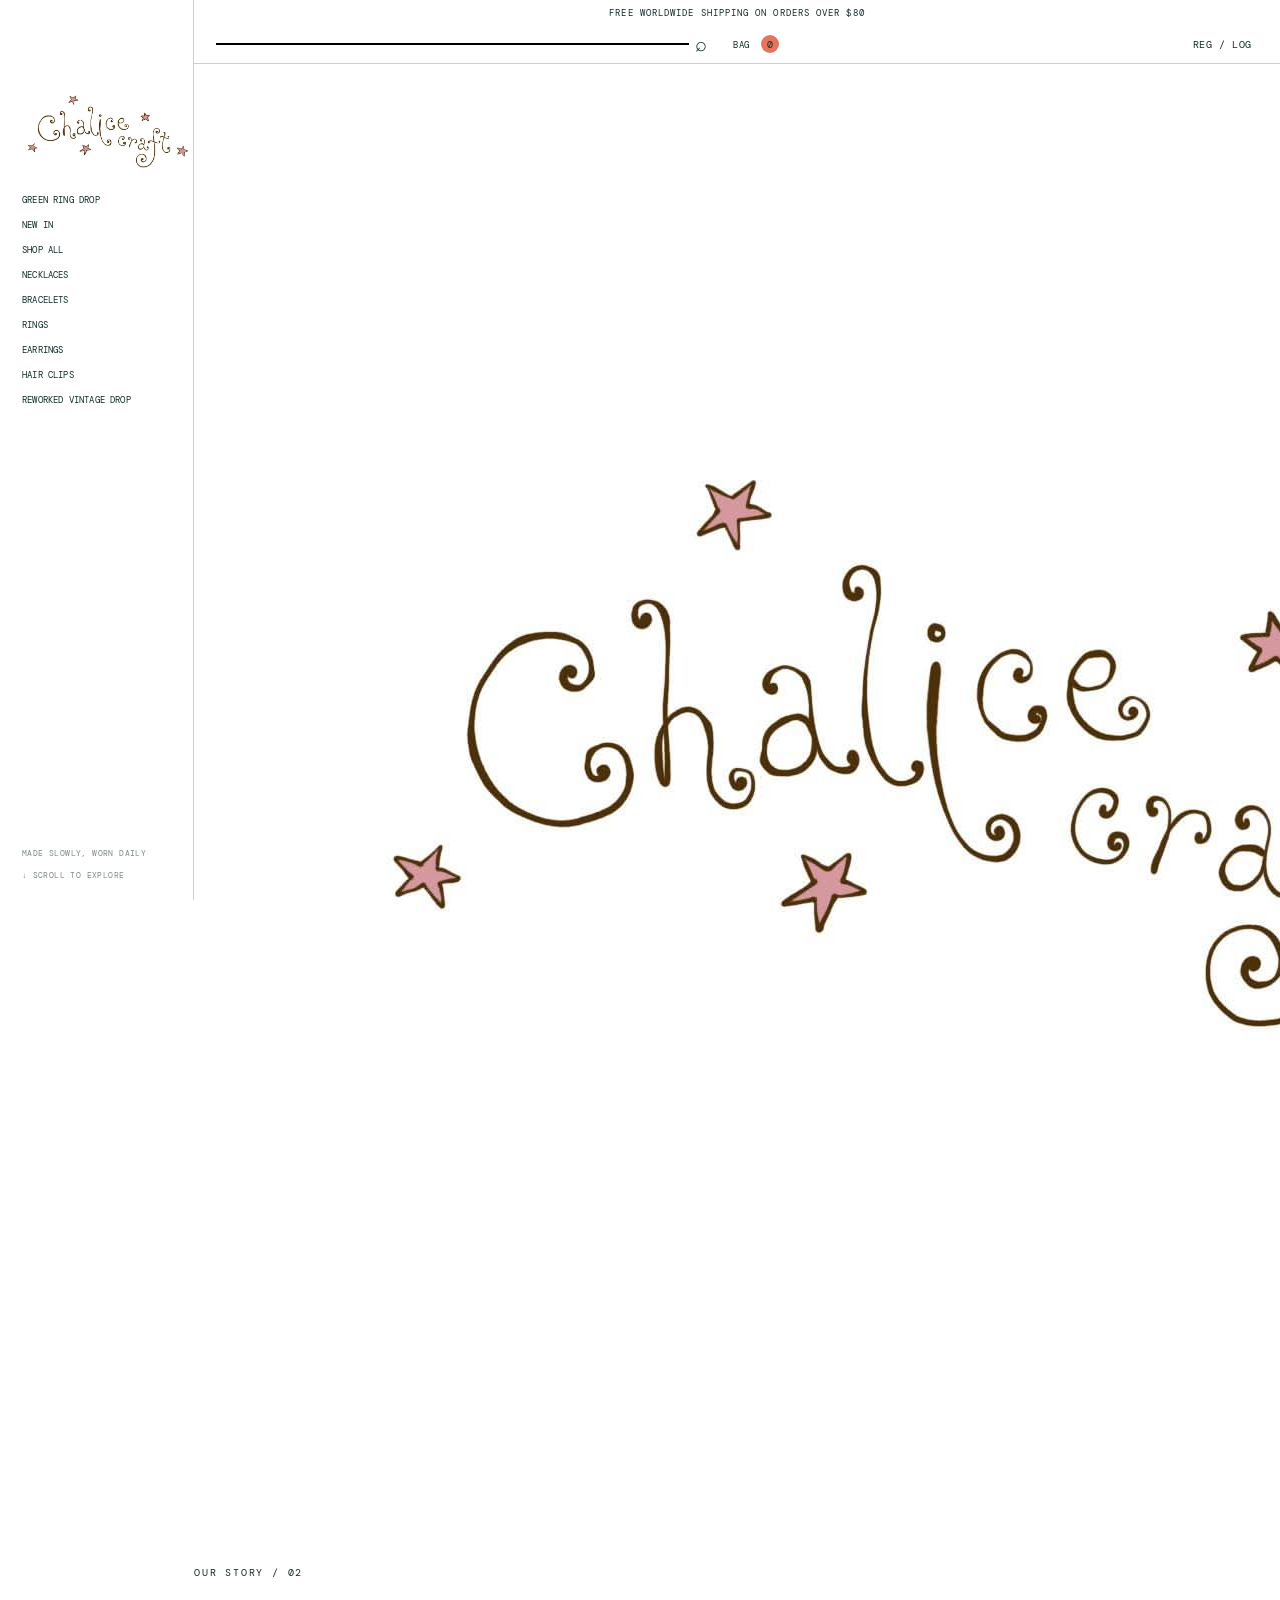
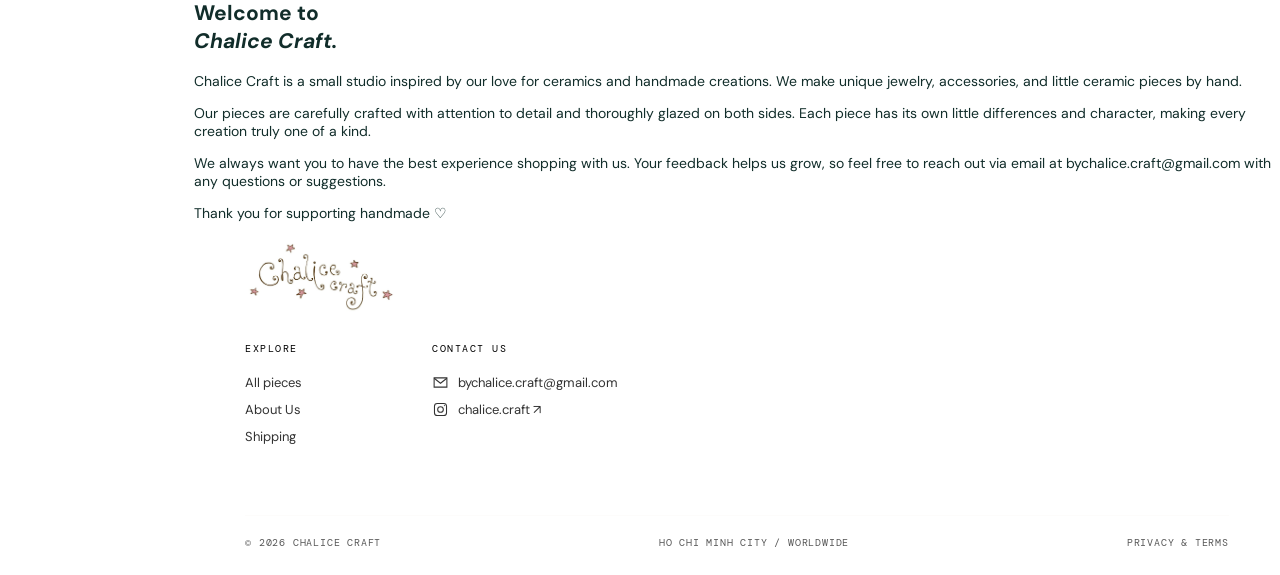
==== about.html @ 6916738d "Update Home and more" ====
<!DOCTYPE html>
<html lang="en">
<head>
    <meta charset="UTF-8">
    <meta name="viewport" content="width=device-width, initial-scale=1.0">
    <title>About Us — Chalice Craft</title>
    <link rel="preconnect" href="https://fonts.googleapis.com">
    <link rel="preconnect" href="https://fonts.gstatic.com" crossorigin>
    <link href="https://fonts.googleapis.com/css2?family=DM+Mono:wght@400;500&family=DM+Sans:wght@400;500;600&family=Playfair+Display:ital,wght@0,500;0,600;1,500&display=swap" rel="stylesheet">
    <link rel="stylesheet" href="styles.css">
</head>
<body class="about-page">
    <aside class="home-sidebar">
        <a class="sidebar-logo" href="index.html"><img src="./Image/Menu_Image.jpg" alt="Chalice Craft"></a>
        <nav class="sidebar-nav" aria-label="Shop collections">
            <a href="collection.html?type=bracelets">Green ring drop</a><a href="collection.html?type=all">New in</a><a href="index.html#shop">Shop all</a><a href="collection.html?type=necklaces">Necklaces</a><a href="collection.html?type=bracelets">Bracelets</a><a href="collection.html?type=rings">Rings</a><a href="collection.html?type=earrings">Earrings</a><a href="collection.html?type=earrings">Hair clips</a><a href="about.html">Reworked vintage drop</a>
        </nav>
        <div class="sidebar-foot"><span>Made slowly, worn daily</span><span>↓ Scroll to explore</span></div>
    </aside>
    <div class="announcement">Free worldwide shipping on orders over $80</div>
    <header class="site-header">
        <button class="menu-button" id="menuToggle" aria-label="Open menu" aria-expanded="false"><span></span><span></span></button>
        <nav class="desktop-nav"><a href="index.html#shop">Shop</a><a href="about.html">Our story</a></nav>
        <img src="./Image/Menu_Image.jpg" alt="Chalice Craft" class="wordmark header-mark">
        <div class="header-actions">
            <button class="icon-button" id="searchToggle" aria-label="Search">⌕</button>
            <button class="auth-button" id="loginToggle" aria-label="Register or sign in">Reg / Log</button>
            <button class="cart-button" id="cartToggle">Bag <b id="cartCount">0</b></button>
        </div>
    </header>

    <main>
        <section class="about-story">
            <img src="Image/HRbanner_Chalice%20craft.jpg" alt="Chalice Craft story image">
            <div class="about-story-copy">
                <p class="eyebrow">Our story / 02</p>
                <h1>Welcome to<br><em>Chalice Craft.</em></h1>
                <p>Chalice Craft is a small studio inspired by our love for ceramics and handmade creations. We make unique jewelry, accessories, and little ceramic pieces by hand.</p>
                <p>Our pieces are carefully crafted with attention to detail and thoroughly glazed on both sides. Each piece has its own little differences and character, making every creation truly one of a kind.</p>
                <p>We always want you to have the best experience shopping with us. Your feedback helps us grow, so feel free to reach out via email at <a href="mailto:bychalice.craft@gmail.com">bychalice.craft@gmail.com</a> with any questions or suggestions.</p>
                <p>Thank you for supporting handmade ♡</p>
            </div>
        </section>
    </main>

    <footer>
        <img src="./Image/Menu_Image.jpg" alt="Chalice Craft" class="wordmark footer-mark">
        <div class="footer-links">
            <div>
                <p>Explore</p>
                <a href="index.html#shop">All pieces</a>
                <a href="about.html">About Us</a>
                <a href="shipping.html">Shipping</a>
            </div>
            <div>
                <p>Contact us</p>
                <a class="contact-link" href="mailto:bychalice.craft@gmail.com">
                    <svg class="contact-icon" viewBox="0 0 24 24" aria-hidden="true">
                        <path d="M3 5.5h18v13H3z"></path>
                        <path d="m3 6 9 7 9-7"></path>
                    </svg>
                    <span>bychalice.craft@gmail.com</span>
                </a>
                <a class="contact-link" href="https://www.instagram.com/chalice.craft/" target="_blank" rel="noopener noreferrer">
                    <svg class="contact-icon" viewBox="0 0 24 24" aria-hidden="true">
                        <rect x="3.5" y="3.5" width="17" height="17" rx="4"></rect>
                        <circle cx="12" cy="12" r="4"></circle>
                        <circle class="contact-icon-dot" cx="17.5" cy="6.5" r=".8"></circle>
                    </svg>
                    <span>chalice.craft ↗</span>
                </a>
            </div>
        </div>
        <div class="footer-bottom"><span>© 2026 Chalice Craft</span><span>Ho Chi Minh City / Worldwide</span><span>Privacy & terms</span></div>
    </footer>

    <script src="script.js"></script>
    <script src="brand-menu.js"></script>
</body>
</html>
---- styles.css ----
:root {
    --ink: #112d2a;
    --paper: #f4f0e8;
    --lime: #dbe85c;
    --coral: #e8735d;
    --line: rgba(17, 45, 42, .22);
    --serif: 'Playfair Display', Georgia, serif;
    --sans: 'DM Sans', sans-serif;
    --mono: 'DM Mono', monospace
}

* {
    box-sizing: border-box
}

.intro-visual {
    width: min(34vw, 430px);
    aspect-ratio: 1 / 1.08;
    background: url('https://images.unsplash.com/photo-1617038220319-276d3cfab638?auto=format&fit=crop&w=900&q=85') center / cover;
    filter: saturate(.78);
    transform: rotate(2deg);
    box-shadow: 14px 14px 0 var(--lime)
}

html {
    scroll-behavior: smooth
}

body {
    margin: 0;
    background: white;
    color: var(--ink);
    font-family: var(--sans);
    font-size: 14px
}

button, a {
    color: inherit;
    font: inherit
}

button {
    border: 0;
    background: none;
    cursor: pointer
}

a {
    text-decoration: none
}

.announcement {
    background: white;
    height: 34px;
    display: flex;
    align-items: center;
    justify-content: center;
    gap: 20px;
    text-transform: uppercase;
    letter-spacing: .12em;
    font: 11px var(--mono)
}

.announcement span {
    font-size: 16px
}

.site-header {
    height: 82px;
    border-bottom: 1px solid white;
    display: grid;
    grid-template-columns: 1fr auto 1fr;
    align-items: center;
    padding: 0 4vw;
    position: relative
}

.desktop-nav {
    display: flex;
    gap: 28px;
    text-transform: uppercase;
    letter-spacing: .1em;
    font: 11px var(--mono)
}

.desktop-nav a, .text-link {
    transition: opacity .2s
}

.desktop-nav a:hover, .text-link:hover {
    opacity: .55
}

.wordmark {
    font: 500 clamp(22px, 4vw, 40px)/1 var(--serif);
    letter-spacing: -.08em
}

.wordmark span {
    font: 20px var(--sans);
    vertical-align: top;
    margin-left: 2px
}

.header-actions {
    justify-self: end;
    display: flex;
    align-items: center;
    gap: 18px
}

.icon-button {
    font-size: 27px;
    line-height: 1
}

.auth-button {
    font: 10px var(--mono);
    text-transform: uppercase;
    letter-spacing: .06em;
    white-space: nowrap;
    position: absolute;
    right: 22px;
}

.auth-button:hover {
    opacity: .55;
}

.cart-button {
    font: 11px var(--mono);
    text-transform: uppercase;
    letter-spacing: .08em
}

.cart-button b {
    background: var(--coral);
    display: inline-flex;
    width: 18px;
    height: 18px;
    border-radius: 50%;
    align-items: center;
    justify-content: center;
    font: 10px var(--mono);
    margin-left: 5px
}

.menu-button {
    background-color: #000000;
}

.collection-intro {
    padding: 82px 8vw 88px;
    display: flex;
    justify-content: space-between;
    align-items: end;
    min-height: 365px
}

.eyebrow {
    font: 10px var(--mono);
    text-transform: uppercase;
    letter-spacing: .18em;
    margin: 0 0 20px
}

.collection-intro h1 {
    font: 500 clamp(48px, 7vw, 102px)/.92 var(--serif);
    letter-spacing: -.06em;
    margin: 0
}

.collection-intro h1 em, .story-copy h2 em, .signup h2 em {
    font-weight: 500;
    color: var(--coral)
}

.intro-note {
    width: 235px;
    line-height: 1.55
}

.intro-note p {
    margin: 0 0 30px
}

.intro-note span {
    font: 10px var(--mono);
    text-transform: uppercase;
    letter-spacing: .1em
}

.toolbar {
    border-top: 1px solid var(--line);
    border-bottom: 1px solid var(--line);
    min-height: 65px;
    padding: 0 4vw;
    display: flex;
    align-items: center;
    justify-content: space-between;
    position: relative
}

.filter-tabs {
    display: flex;
    gap: 25px
}

.filter-tabs button, .sort-button, .sort-menu button {
    font: 11px var(--mono);
    text-transform: uppercase;
    letter-spacing: .06em;
    opacity: .58
}

.filter-tabs button.active, .filter-tabs button:hover, .sort-button:hover {
    opacity: 1
}

.filter-tabs button.active {
    border-bottom: 1px solid var(--ink);
    padding-bottom: 4px
}

.sort-button span {
    font-size: 15px;
    margin-left: 7px
}

.sort-menu {
    position: absolute;
    right: 4vw;
    top: 57px;
    background: var(--paper);
    border: 1px solid var(--line);
    z-index: 5;
    display: none;
    padding: 8px 0;
    width: 190px
}

.sort-menu.open {
    display: block
}

.sort-menu button {
    display: block;
    text-align: left;
    width: 100%;
    padding: 10px 15px;
    opacity: 1
}

.sort-menu button:hover {
    background: white;
}

.product-grid {
    display: grid;
    grid-template-columns: repeat(4, 1fr);
    gap: 0 14px;
    padding: 14px 4vw 55px
}

.pagination {
    display: flex;
    justify-content: center;
    align-items: center;
    gap: 8px;
    padding: 0 4vw 75px;
}

.pagination:empty {
    display: none;
}

.pagination button {
    min-width: 32px;
    height: 32px;
    padding: 0 8px;
    border: 1px solid var(--line);
    font: 10px var(--mono);
}

.pagination button:hover, .pagination button.active {
    background: var(--ink);
    color: var(--paper);
}

.pagination button:disabled {
    opacity: .3;
    cursor: default;
}

.product-card {
    min-width: 0;
    position: relative;
    margin-bottom: 38px
}

.product-image {
    aspect-ratio: 1/1.12;
    position: relative;
    overflow: hidden;
    background: #d9d4ca
}

.product-image img {
    width: 100%;
    height: 100%;
    object-fit: cover;
    display: block;
    transition: transform .5s
}

.product-card:hover .product-image img {
    transform: scale(1.045)
}

.product-card .tag {
    position: absolute;
    top: 12px;
    left: 12px;
    background: var(--lime);
    padding: 6px 9px;
    font: 9px var(--mono);
    text-transform: uppercase;
    letter-spacing: .07em;
    z-index: 1
}

.wishlist {
    position: absolute;
    right: 13px;
    top: 10px;
    font-size: 24px;
    z-index: 2
}

.wishlist.liked {
    color: var(--coral)
}

.product-info {
    display: flex;
    justify-content: space-between;
    gap: 10px;
    padding-top: 12px
}

.product-name {
    font: 500 16px var(--serif);
    margin: 0 0 5px
}

.product-meta {
    font: 10px var(--mono);
    text-transform: uppercase;
    letter-spacing: .08em;
    opacity: .55
}

.product-price {
    font: 11px var(--mono);
    padding-top: 2px;
    white-space: nowrap
}

.old-price {
    text-decoration: line-through;
    opacity: .5;
    margin-right: 5px
}

.story-band {
    background: var(--ink);
    color: var(--paper);
    display: grid;
    grid-template-columns: 1.1fr .9fr;
    min-height: 550px
}

.story-image {
    background: url('https://images.unsplash.com/photo-1617038220319-276d3cfab638?auto=format&fit=crop&w=1200&q=85') center/cover;
    filter: saturate(.7)
}

.story-copy {
    padding: 12vw 9vw 10vw
}

.story-copy h2, .signup h2 {
    font: 500 clamp(45px, 5vw, 75px)/.96 var(--serif);
    letter-spacing: -.05em;
    margin: 0 0 32px
}

.story-copy p:not(.eyebrow) {
    max-width: 300px;
    line-height: 1.65;
    color: #d9d8ce
}

.text-link {
    display: inline-block;
    margin-top: 38px;
    border-bottom: 1px solid var(--paper);
    padding-bottom: 8px;
    font: 11px var(--mono);
    text-transform: uppercase;
    letter-spacing: .08em
}

.text-link span, .checkout-button span, .signup button span {
    margin-left: 12px
}

.signup {
    padding: 70px 8vw 75px;
    display: flex;
    flex-direction: column;
    align-items: center;
    text-align: center
}

.signup h2 {
    margin-bottom: 42px
}

.signup form {
    width: min(490px, 100%);
    display: flex;
    border-bottom: 1px solid var(--ink);
    padding-bottom: 10px
}

.signup input {
    background: none;
    border: 0;
    outline: 0;
    flex: 1;
    font: 14px var(--sans);
    color: var(--ink)
}

.signup button {
    font: 11px var(--mono);
    text-transform: uppercase;
    letter-spacing: .1em
}

.signup small {
    font: 11px var(--mono);
    opacity: .55;
    margin-top: 17px
}

footer {
    background: white;
    color: black;
    padding: 6px 4vw 26px
}

.footer-mark {
    display: block;
    color: black;
    width: 150px;
    height: auto;
    margin-bottom: -40px;
}

.footer-links {
    display: flex;
    gap: 130px;
    margin: 70px 0
}


.footer-links div {
    display: flex;
    flex-direction: column;
    gap: 10px
}

.footer-links p {
    color: black;
    font: 10px var(--mono);
    text-transform: uppercase;
    letter-spacing: .15em;
    margin: 0 0 9px
}

.footer-links a {
    font: 13px var(--sans);
    opacity: .8
}

.contact-link {
    display: inline-flex;
    align-items: center;
    gap: 9px;
}

.contact-icon {
    width: 17px;
    height: 17px;
    flex: 0 0 17px;
    fill: none;
    stroke: currentColor;
    stroke-width: 1.5;
}

.contact-icon-dot {
    fill: currentColor;
    stroke: none;
}

.footer-bottom {
    border-top: 1px solid rgba(244, 240, 232, .25);
    padding-top: 20px;
    display: flex;
    justify-content: space-between;
    font: 10px var(--mono);
    text-transform: uppercase;
    letter-spacing: .08em;
    opacity: .65
}

.search-overlay {
    position: fixed;
    inset: 0;
    background: var(--paper);
    color: var(--ink);
    z-index: 20;
    padding: 13vh 12vw;
    display: none
}

.search-overlay.open {
    display: block
}

.close-search {
    position: absolute;
    right: 5vw;
    top: 35px;
    font-size: 30px
}

.search-overlay label {
    display: block;
    font: 10px var(--mono);
    text-transform: uppercase;
    letter-spacing: .15em;
    margin-bottom: 25px
}

.search-overlay input {
    width: 100%;
    background: transparent;
    border: 0;
    border-bottom: 1px solid var(--ink);
    font: 500 clamp(40px, 8vw, 100px) var(--serif);
    outline: 0;
    padding-bottom: 10px;
    color: var(--ink)
}

.search-overlay p {
    font: 11px var(--mono);
    margin-top: 22px
}

.search-results {
    display: grid;
    gap: 0;
    max-width: 760px;
    margin-top: 42px;
    border-top: 1px solid var(--line);
}

.search-result {
    display: grid;
    grid-template-columns: 62px 1fr auto;
    gap: 15px;
    align-items: center;
    padding: 12px 0;
    border-bottom: 1px solid var(--line);
    text-align: left;
}

.search-result:hover {
    background: rgba(17, 45, 42, .06);
}

.search-result img {
    width: 62px;
    height: 62px;
    object-fit: cover;
}

.search-result strong {
    display: block;
    font: 500 18px var(--serif);
    margin-bottom: 5px;
}

.search-result small, .search-result b {
    font: 9px var(--mono);
    text-transform: uppercase;
    letter-spacing: .06em;
    opacity: .6;
}

.search-result b {
    opacity: 1;
    white-space: nowrap;
}

.search-empty {
    padding: 18px 0;
    font: 11px var(--mono);
    opacity: .65;
}

.login-modal {
    position: fixed;
    inset: 0;
    background: rgba(17, 45, 42, .45);
    z-index: 25;
    display: none;
    align-items: center;
    justify-content: center;
    padding: 20px
}

.login-modal.open {
    display: flex
}

.login-box {
    position: relative;
    background: white;
    width: min(460px, 100%);
    padding: 58px 48px 45px;
    box-shadow: 0 20px 80px rgba(17, 45, 42, .18)
}

.close-login {
    position: absolute;
    right: 22px;
    top: 16px;
    font-size: 27px
}

.login-box h2 {
    font: 500 48px/.95 var(--serif);
    letter-spacing: -.05em;
    margin: 0 0 35px
}

.login-box h2 em {
    color: var(--coral);
    font-weight: 500
}

.login-box form {
    display: flex;
    flex-direction: column
}

.login-box label {
    font: 10px var(--mono);
    letter-spacing: .1em;
    text-transform: uppercase;
    margin: 0 0 8px
}

.login-box input {
    height: 40px;
    background: transparent;
    border: 0;
    border-bottom: 1px solid var(--line);
    outline: 0;
    margin-bottom: 23px;
    color: var(--ink);
    font: 16px var(--sans)
}

.login-box input:focus {
    border-color: var(--ink)
}

.login-box select {
    height: 40px;
    background: transparent;
    border: 0;
    border-bottom: 1px solid var(--line);
    outline: 0;
    margin-bottom: 23px;
    color: var(--ink);
    font: 15px var(--sans)
}

.login-box select:focus {
    border-color: var(--ink)
}

.phone-field {
    display: flex;
    align-items: center;
    border-bottom: 1px solid var(--line);
    margin-bottom: 23px
}

.phone-field:focus-within {
    border-color: var(--ink)
}

.phone-field span {
    font: 15px var(--sans);
    padding-right: 10px;
    opacity: .65
}

.phone-field input {
    flex: 1;
    border-bottom: 0;
    margin-bottom: 0
}

.terms-check {
    display: flex !important;
    flex-direction: row;
    align-items: flex-start;
    gap: 9px;
    text-transform: none !important;
    letter-spacing: 0 !important;
    line-height: 1.4;
    margin: 0 0 18px !important;
}

.terms-check input {
    width: 15px;
    height: 15px;
    margin: 1px 0 0;
    accent-color: var(--ink);
}

.terms-check span {
    font: 11px var(--sans);
}

.account-switch {
    font: 11px var(--mono);
    text-align: center;
    margin: 20px 0 0;
}

.account-switch button {
    border-bottom: 1px solid var(--ink);
    text-transform: uppercase;
    font: inherit;
}

.login-box form[hidden] {
    display: none;
}

.login-error {
    min-height: 18px;
    color: var(--coral);
    font: 11px var(--mono);
    margin: 0 0 10px
}

.login-submit {
    background: var(--ink);
    color: var(--paper);
    padding: 16px;
    font: 11px var(--mono);
    letter-spacing: .1em;
    text-transform: uppercase
}

.login-submit span {
    margin-left: 12px
}

.login-note {
    font: 10px var(--mono);
    opacity: .55;
    margin: 20px 0 0;
    text-align: center
}

.toast {
    position: fixed;
    right: 28px;
    bottom: 28px;
    z-index: 40;
    display: flex;
    align-items: center;
    gap: 12px;
    min-width: 250px;
    padding: 15px 16px;
    background: var(--ink);
    color: var(--paper);
    box-shadow: 0 12px 30px rgba(17, 45, 42, .2);
    transform: translateY(130%);
    opacity: 0;
    transition: transform .3s ease, opacity .3s ease;
}

.toast.show {
    transform: translateY(0);
    opacity: 1;
}

.toast-mark {
    display: grid;
    place-items: center;
    width: 20px;
    height: 20px;
    border-radius: 50%;
    background: var(--lime);
    color: var(--ink);
    font: 12px var(--mono);
}

.toast-message {
    font: 11px var(--mono);
    text-transform: uppercase;
    letter-spacing: .08em;
}

.toast button {
    margin-left: auto;
    color: inherit;
    font-size: 18px;
    line-height: 1;
}

@media (max-width: 600px) {
    .toast {
        right: 16px;
        bottom: 16px;
        left: 16px;
        min-width: 0;
    }
}

.cart-drawer {
    position: fixed;
    z-index: 15;
    right: 0;
    top: 0;
    height: 100vh;
    width: min(440px, 100%);
    background: white;
    transform: translateX(100%);
    transition: transform .35s;
    display: flex;
    flex-direction: column;
    padding: 30px
}

.cart-drawer.open {
    transform: translateX(0)
}

.profile-drawer {
    position: fixed;
    z-index: 16;
    right: 0;
    top: 0;
    height: 100vh;
    width: min(420px, 100%);
    background: var(--paper);
    transform: translateX(100%);
    transition: transform .35s;
    padding: 30px;
}

.profile-drawer.open {
    transform: translateX(0);
}

.profile-form {
    display: flex;
    flex-direction: column;
    padding-top: 30px;
}

.profile-form label {
    font: 10px var(--mono);
    text-transform: uppercase;
    letter-spacing: .1em;
    margin: 0 0 8px;
}

.profile-form input, .profile-form select {
    height: 40px;
    background: transparent;
    border: 0;
    border-bottom: 1px solid var(--line);
    outline: 0;
    margin-bottom: 23px;
    color: var(--ink);
    font: 15px var(--sans);
}

.profile-form input:focus, .profile-form select:focus {
    border-color: var(--ink);
}

.profile-error {
    min-height: 18px;
    color: var(--coral);
    font: 11px var(--mono);
    margin: 0 0 10px;
}

.profile-logout {
    width: 100%;
    margin-top: 16px;
    padding: 12px;
    border: 1px solid var(--coral);
    color: var(--coral);
    font: 10px var(--mono);
    text-transform: uppercase;
    letter-spacing: .08em;
}

.profile-logout:hover {
    background: var(--coral);
    color: var(--paper);
}

.drawer-head {
    display: flex;
    justify-content: space-between;
    border-bottom: 1px solid var(--line);
    padding-bottom: 22px
}

.drawer-head h2 {
    font: 500 26px var(--serif);
    margin: 0
}

.drawer-head h2 span {
    font: 11px var(--mono);
    vertical-align: top
}

.drawer-head button {
    font-size: 26px
}

.cart-items {
    flex: 1;
    padding-top: 20px
}

.empty-cart {
    font: 16px var(--serif);
    opacity: .65
}

.cart-line {
    display: flex;
    gap: 13px;
    margin-bottom: 20px
}

.cart-line img {
    width: 75px;
    height: 85px;
    object-fit: cover
}

.cart-line h3 {
    font: 500 16px var(--serif);
    margin: 3px 0 8px
}

.cart-line p {
    font: 10px var(--mono);
    margin: 0
}

.remove-item {
    margin-left: auto;
    font-size: 19px
}

.cart-footer {
    border-top: 1px solid var(--line);
    padding-top: 20px
}

.cart-footer>div {
    display: flex;
    justify-content: space-between;
    font: 11px var(--mono);
    text-transform: uppercase;
    margin-bottom: 20px
}

.checkout-button {
    width: 100%;
    padding: 17px;
    background: var(--ink);
    color: var(--paper);
    font: 11px var(--mono);
    text-transform: uppercase;
    letter-spacing: .1em
}

.scrim {
    display: none;
    position: fixed;
    inset: 0;
    background: rgba(17, 45, 42, .35);
    z-index: 10
}

.scrim.open {
    display: block
}

@media(max-width:760px) {
    .announcement {
        font-size: 9px;
        gap: 7px
    }

    .site-header {
        height: 70px;
        padding: 0 18px;
        grid-template-columns: 1fr auto 1fr
    }

    .desktop-nav {
        display: none
    }

    .menu-button {
        display: flex;
        flex-direction: column;
        gap: 5px;
        width: 23px;
        color: black;
    }

    .menu-button span {
        height: 1px;
        background: white;
        width: 18px
    }

    .wordmark {
        display: block;
        height: 89px;
    }

    .header-actions {
        gap: 10px
    }

    .cart-button {
        font-size: 10px
    }

    .collection-intro {
        padding: 62px 22px 60px;
        display: block;
        min-height: 0
    }

    .collection-intro h1 {
        font-size: 57px
    }

    .intro-note {
        width: 250px;
        margin: 42px 0 0 auto
    }

    .toolbar {
        padding: 0 22px;
        overflow: visible;
        min-height: 62px;
        gap: 25px
    }

    .filter-tabs {
        gap: 19px;
        white-space: nowrap
    }

    .filter-tabs button {
        font-size: 10px
    }

    .sort-button {
        margin-left: auto;
        white-space: nowrap
    }

    .product-grid {
        grid-template-columns: repeat(2, 1fr);
        gap: 0 9px;
        padding: 9px 12px 70px
    }

    .product-card {
        margin-bottom: 25px
    }

    .product-image {
        aspect-ratio: 1/1.18
    }

    .product-card .tag {
        top: 8px;
        left: 8px;
        font-size: 8px;
        padding: 5px
    }

    .wishlist {
        right: 7px;
        top: 5px;
        font-size: 21px
    }

    .product-info {
        display: block;
        padding: 9px 2px
    }

    .product-name {
        font-size: 14px;
        white-space: nowrap;
        overflow: hidden;
        text-overflow: ellipsis
    }

    .product-meta {
        font-size: 8px;
        margin-top: 3px
    }

    .product-price {
        font-size: 10px;
        margin-top: 8px
    }

    .story-band {
        grid-template-columns: 1fr;
        min-height: 0
    }

    .story-image {
        height: 365px
    }

    .story-copy {
        padding: 65px 25px 75px
    }

    .story-copy h2 {
        font-size: 55px
    }

    .signup {
        padding: 55px 22px 60px
    }

    .signup h2 {
        font-size: 49px
    }

    footer {
        padding: 48px 22px 23px
    }

    .footer-links {
        gap: 70px;
        margin: 55px 0
    }

    .footer-bottom {
        display: grid;
        gap: 10px;
        font-size: 8px
    }

    .search-overlay {
        padding: 14vh 22px
    }

    .cart-drawer {
        padding: 25px 20px
    }
}

.add-button {
    display: block;
    width: 100%;
    border-bottom: 1px solid var(--ink);
    padding: 8px 0 7px;
    margin-top: 12px;
    text-align: left;
    font: 10px var(--mono);
    text-transform: uppercase;
    letter-spacing: .1em;
    opacity: 0;
    transform: translateY(4px);
    transition: opacity .2s, transform .2s
}

.product-card:hover .add-button {
    opacity: 1;
    transform: translateY(0)
}

@media(max-width:760px) {
    .intro-visual {
        width: min(78vw, 340px);
        margin: 48px auto 10px;
        box-shadow: 10px 10px 0 var(--lime)
    }

    .add-button {
        opacity: 1;
        transform: none;
        margin-top: 9px;
        font-size: 9px
    }
}

/* Desktop home framing: a quiet fixed rail and image-led first viewport. */
@media(min-width:761px) {
    body {
        background: #fff;
    }

    .home-sidebar {
        position: fixed;
        z-index: 8;
        inset: 0 auto 0 0;
        width: 194px;
        background: #fff;
        border-right: 1px solid var(--line);
        padding: 25px 22px 20px;
        display: flex;
        flex-direction: column;
    }

    .sidebar-logo {
        display: block;
        font: italic 500 28px/1 var(--serif);
        letter-spacing: -.06em;
        margin: 3px 0 42px;
    }

    .sidebar-logo img {
        display: block;
        width: 169px;
        height: 79px;
        object-fit: contain;
        margin-bottom: -19px;
        margin-top: 64px;
    }

    .sidebar-logo span {
        font: italic 24px var(--serif);
    }

    .sidebar-nav {
        display: flex;
        flex-direction: column;
        gap: 13px;
    }

    .sidebar-nav a {
        font: 9px var(--mono);
        text-transform: uppercase;
        letter-spacing: .02em;
        transition: opacity .2s;
    }

    .sidebar-nav a:hover {
        opacity: .45;
    }

    .sidebar-filter {
        display: flex;
        flex-direction: column;
        gap: 13px;
    }

    .sidebar-filter-title {
        margin: 0 0 2px;
        font: 9px var(--mono);
        text-transform: uppercase;
        letter-spacing: .02em;
        color: var(--ink);
    }

    .sidebar-filter button {
        display: none;
    }

    .sidebar-filter:hover button, .sidebar-filter:focus-within button {
        display: block;
    }

    .sidebar-filter button {
        padding: 0;
        text-align: left;
        font: 9px var(--mono);
        text-transform: uppercase;
        letter-spacing: .02em;
        opacity: .72;
    }

    .sidebar-filter button.active, .sidebar-filter button:hover {
        opacity: 1;
        text-decoration: underline;
        text-underline-offset: 4px;
    }

    .sidebar-foot {
        margin-top: auto;
        display: flex;
        flex-direction: column;
        gap: 12px;
        font: 8px var(--mono);
        text-transform: uppercase;
        letter-spacing: .05em;
        opacity: .55;
    }

    .announcement, .site-header, main, footer {
        margin-left: 194px;

    }

    .announcement {
        height: 25px;
        font-size: 9px;
        gap: 17px;
    }

    .site-header {
        height: 39px;
        background: #fff;
        padding: 0 22px;
        border-bottom: 1px solid var(--line);
        grid-template-columns: 1fr auto 1fr;
    }

    .site-header .desktop-nav, .site-header .wordmark {
        display: none;
    }

    .header-actions {
        gap: 14px;
    }

    .icon-button {
        font-size: 20px;
    }

    .cart-button {
        font-size: 9px;
    }

    .collection-intro {
        min-height: calc(100vh - 64px);
        height: calc(100vh - 64px);
        padding: 0;
        display: block;
        position: relative;
        overflow: hidden;
    }

    .collection-intro::before {
        content: '';
        position: absolute;
        inset: 0;
        background: linear-gradient(90deg, rgba(17, 45, 42, .23), transparent 55%), url('Image/HRbanner_Chalice%20craft.jpg') center / cover, url('https://images.unsplash.com/photo-1617038220319-276d3cfab638?auto=format&fit=crop&w=1800&q=88') center / cover;
        filter: saturate(.75);
    }

    .collection-intro>div:first-child {
        position: absolute;
        z-index: 1;
        left: 7vw;
        bottom: 10vh;
        color: #fff;
        text-shadow: 0 1px 18px rgba(0, 0, 0, .2);
    }

    .collection-intro h1 {
        font-size: clamp(60px, 8vw, 125px);
    }

    .collection-intro h1 em {
        color: var(--lime);
    }

    .intro-note {
        position: absolute;
        z-index: 1;
        right: 6vw;
        bottom: 10vh;
        color: #fff;
        width: 200px;
        text-align: right;
    }

    .intro-visual {
        display: none;
    }

    .toolbar {
        margin: 0;
        background: #fff;
        min-height: 48px;
        padding: 0 4vw;
    }

    .toolbar-label {
        font: 9px var(--mono);
        text-transform: uppercase;
        letter-spacing: .08em;
        opacity: .55;
    }

    .sort-button {
        padding-right: 0;
    }

    .product-grid {
        background: white;
        padding-top: 28px;
    }

    .story-band, .signup {
        margin: 0;
    }

    footer {
        margin-top: 0;
    }
}

@media(max-width:760px) {
    .home-sidebar {
        display: none;
        position: absolute;
        top: 104px;
        left: 0;
        z-index: 9;
        width: 100%;
        height: auto;
        padding: 12px 18px 10px;
        background: #fff;
        border-right: 0;
        border-bottom: 1px solid var(--line);
    }

    .home-sidebar.open {
        display: block;
    }

    .sidebar-logo, .sidebar-nav>a, .sidebar-foot {
        display: none;
    }

    .sidebar-nav {
        display: block;
        overflow-x: auto;
    }

    .sidebar-filter {
        display: flex;
        flex-direction: column;
        align-items: flex-start;
        gap: 13px;
        width: auto;
    }

    .sidebar-filter-title {
        margin: 0;
        font-size: 9px;
    }

    .sidebar-filter button {
        display: block;
    }

    .sidebar-filter button {
        font-size: 9px;
    }

    .announcement, .site-header, main, footer {
        margin-left: 0;
    }

    .toolbar-label {
        display: none;
    }

    .sort-menu {
        top: 48px;
        z-index: 12;
    }
}

.about-home {
    background: white;
    border-bottom: 1px solid var(--line);
    display: grid;
    grid-template-columns: 1fr 1.35fr;
    gap: 8vw;
    padding: 90px 8vw 100px;
}

.about-home-label span {
    font: 500 25px var(--serif);
}

.about-home-copy {
    max-width: 650px;
    font-size: 17px;
    line-height: 1.65;
}

.about-home-copy p {
    margin: 0 0 22px;
}

.about-home-copy p:first-child {
    font: 500 30px/1.1 var(--serif);
}

.about-home-copy a {
    border-bottom: 1px solid var(--ink);
}

.about-gallery {
    position: relative;
    margin-top: 38px;
    width: min(100%, 430px);
    aspect-ratio: 1 / 1.12;
    overflow: hidden;
    background: #ddd8cf;
}

.about-gallery img {
    width: 100%;
    height: 100%;
    object-fit: cover;
    display: block;
    transition: opacity .3s;
}

.gallery-arrow {
    position: absolute;
    top: 50%;
    transform: translateY(-50%);
    width: 34px;
    height: 34px;
    background: var(--paper);
    font-size: 16px;
}

.gallery-prev {
    left: 12px;
}

.gallery-next {
    right: 12px;
}

.gallery-dots {
    position: absolute;
    bottom: 14px;
    left: 0;
    right: 0;
    display: flex;
    justify-content: center;
    gap: 7px;
}

.gallery-dot {
    width: 7px;
    height: 7px;
    padding: 0;
    border: 1px solid var(--paper);
    border-radius: 50%;
    background: transparent;
}

.gallery-dot.active {
    background: var(--paper);
}

@media(max-width:760px) {
    .about-home {
        display: block;
        padding: 65px 22px 70px;
    }

    .about-home-label {
        margin-bottom: 35px;
    }

    .about-home-copy {
        font-size: 15px;
    }

    .about-home-copy p:first-child {
        font-size: 27px;
    }
}
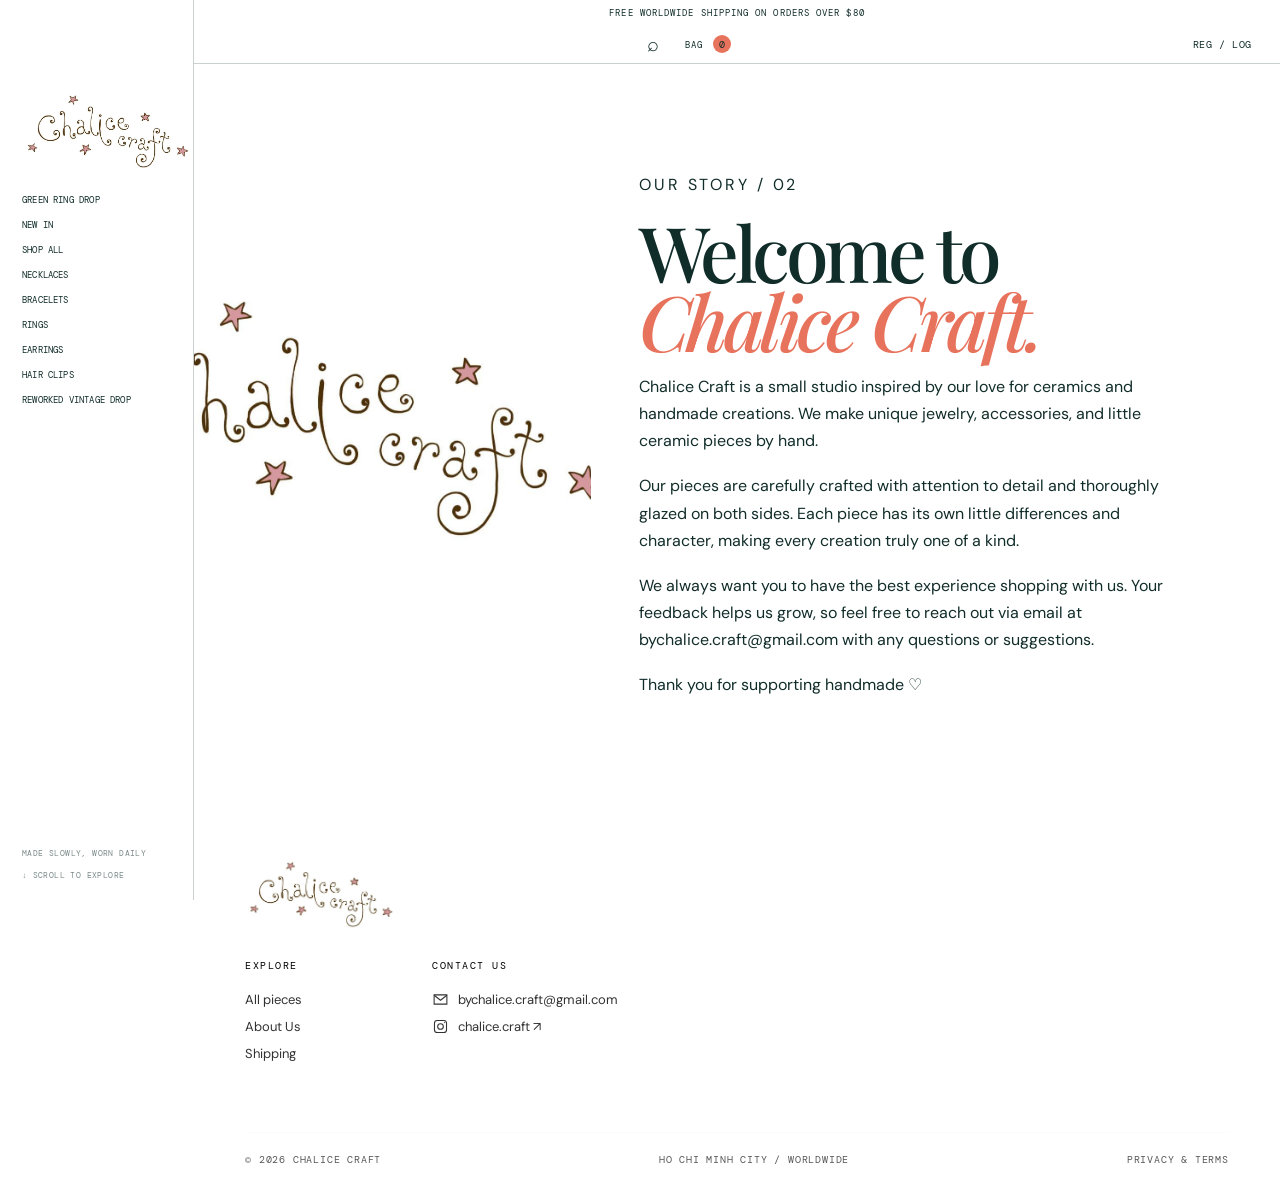
==== commit 40229650: "Homepage" ====
--- a/about.html
+++ b/about.html
@@ -74,7 +74,6 @@
         <div class="footer-bottom"><span>© 2026 Chalice Craft</span><span>Ho Chi Minh City / Worldwide</span><span>Privacy & terms</span></div>
     </footer>
 
-    <script src="script.js"></script>
     <script src="brand-menu.js"></script>
 </body>
 </html>
--- a/styles.css
+++ b/styles.css
@@ -1,6 +1,6 @@
 :root {
     --ink: #112d2a;
-    --paper: #f4f0e8;
+    --paper: #ffffff;
     --lime: #dbe85c;
     --coral: #e8735d;
     --line: rgba(17, 45, 42, .22);
@@ -147,6 +147,7 @@
 
 .menu-button {
     background-color: #000000;
+    display: none;
 }
 
 .collection-intro {
@@ -302,7 +303,7 @@
     aspect-ratio: 1/1.12;
     position: relative;
     overflow: hidden;
-    background: #d9d4ca
+    background: #ffffff
 }
 
 .product-image img {
@@ -1031,6 +1032,28 @@
 }
 
 @media(max-width:760px) {
+    .site-header .menu-button {
+        position: relative;
+        width: 44px;
+        height: 44px;
+        display: flex;
+        align-items: center;
+        justify-content: center;
+        gap: 4px;
+        background: #ffffff;
+        border: 0;
+    }
+
+    .site-header .menu-button::before {
+        display: none;
+    }
+
+    .site-header .menu-button span {
+        width: 20px;
+        height: 2px;
+        background: #000000;
+    }
+
     .announcement {
         font-size: 9px;
         gap: 7px
@@ -1039,7 +1062,8 @@
     .site-header {
         height: 70px;
         padding: 0 18px;
-        grid-template-columns: 1fr auto 1fr
+        grid-template-columns: 44px 1fr auto;
+        gap: 10px;
     }
 
     .desktop-nav {
@@ -1050,19 +1074,28 @@
         display: flex;
         flex-direction: column;
         gap: 5px;
-        width: 23px;
-        color: black;
+        align-items: center;
+        justify-content: center;
+        width: 44px;
+        height: 40px;
+        padding: 0;
+        color: #000000;
+        background: transparent;
     }
 
     .menu-button span {
-        height: 1px;
-        background: white;
-        width: 18px
+        display: block;
+        height: 2px;
+        background: #000000;
+        width: 20px;
     }
 
     .wordmark {
         display: block;
-        height: 89px;
+        width: 122px;
+        height: 54px;
+        object-fit: contain;
+        justify-self: center;
     }
 
     .header-actions {
@@ -1204,6 +1237,254 @@
 
     .cart-drawer {
         padding: 25px 20px
+    }
+}
+
+@media(min-width:761px) {
+    .featured-categories,
+    .featured-gallery-section {
+        padding-left: 22px;
+        padding-right: 22px;
+    }
+
+    .featured-categories {
+        padding-top: 42px;
+        padding-bottom: 42px;
+    }
+
+    .featured-gallery-section {
+        padding-top: 42px;
+        padding-bottom: 55px;
+    }
+
+    .category-grid {
+        gap: 8px;
+    }
+}
+
+.home-hero {
+    margin-left: 0;
+    background: #fff;
+}
+
+.home-hero img {
+    display: block;
+    width: 100%;
+    height: min(76vh, 760px);
+    object-fit: cover;
+}
+
+.featured-categories,
+.featured-gallery-section {
+    margin-left: 0;
+    padding: 70px 4vw;
+    background: #fff;
+}
+
+.section-heading {
+    display: flex;
+    align-items: end;
+    justify-content: space-between;
+    gap: 20px;
+    margin-bottom: 28px;
+}
+
+.section-heading h2 {
+    margin: 0;
+    font: 500 clamp(34px, 4vw, 58px)/.95 var(--serif);
+}
+
+.category-grid {
+    display: grid;
+    grid-template-columns: repeat(3, minmax(0, 1fr));
+    gap: 12px;
+}
+
+.category-card {
+    position: relative;
+    display: block;
+    aspect-ratio: 1 / 1.18;
+    overflow: hidden;
+    background: #fff;
+}
+
+.category-card img {
+    display: block;
+    width: 100%;
+    height: 100%;
+    object-fit: cover;
+    transition: transform .45s ease;
+}
+
+.category-card:hover img {
+    transform: scale(1.04);
+}
+
+.category-card span {
+    position: absolute;
+    left: 24px;
+    bottom: 22px;
+    color: #fff;
+    font: 500 25px/1 var(--serif);
+    text-shadow: 0 2px 15px rgba(0, 0, 0, .45);
+}
+
+.featured-gallery-section {
+    border-top: 1px solid var(--line);
+}
+
+.featured-gallery {
+    position: relative;
+    aspect-ratio: 16 / 8;
+    overflow: hidden;
+    background: #fff;
+}
+
+.featured-gallery img {
+    position: absolute;
+    inset: 0;
+    width: 100%;
+    height: 100%;
+    object-fit: cover;
+    opacity: 0;
+    transition: opacity .6s ease;
+}
+
+.featured-gallery img.active {
+    opacity: 1;
+}
+
+.featured-gallery-section .gallery-dots {
+    display: flex;
+    justify-content: center;
+    gap: 8px;
+    margin-top: 16px;
+}
+
+.featured-gallery-section .gallery-dots button {
+    width: 7px;
+    height: 7px;
+    padding: 0;
+    border-radius: 50%;
+    background: var(--line);
+}
+
+.featured-gallery-section .gallery-dots button.active {
+    background: var(--ink);
+}
+
+@media(max-width:760px) {
+    .home-hero,
+    .featured-categories,
+    .featured-gallery-section {
+        margin-left: 0;
+    }
+
+    .home-hero img {
+        height: 58vh;
+        min-height: 350px;
+    }
+
+    .featured-categories,
+    .featured-gallery-section {
+        padding: 48px 18px;
+    }
+
+    .section-heading {
+        display: block;
+    }
+
+    .section-heading h2 {
+        margin-top: 14px;
+    }
+
+    .category-grid {
+        grid-template-columns: 1fr;
+    }
+
+    .category-card {
+        aspect-ratio: 1 / .92;
+    }
+
+    .featured-gallery {
+        aspect-ratio: 1 / 1.08;
+    }
+}
+
+@media(max-width:760px) {
+    html, body {
+        max-width: 100%;
+        overflow-x: hidden;
+    }
+
+    .site-header {
+        min-height: 70px;
+        height: auto;
+        padding: 8px 14px;
+        grid-template-columns: 44px 1fr auto;
+        gap: 8px;
+    }
+
+    .site-header .menu-button {
+        width: 44px;
+        height: 44px;
+    }
+
+    .site-header .header-mark {
+        width: 112px;
+        height: 52px;
+    }
+
+    .header-actions {
+        min-width: 0;
+        gap: 8px;
+    }
+
+    .header-actions .auth-button {
+        display: none;
+    }
+
+    .header-actions .icon-button {
+        font-size: 22px;
+    }
+
+    .collection-intro h1 {
+        max-width: 100%;
+        font-size: clamp(42px, 13vw, 58px);
+        overflow-wrap: break-word;
+    }
+
+    .intro-note {
+        max-width: 100%;
+        width: 220px;
+    }
+
+    .hero-image-wrap {
+        min-height: 360px;
+    }
+
+    .hero-image {
+        height: min(62vh, 560px);
+    }
+
+    .feature-card {
+        min-height: 280px;
+    }
+
+    .home-gallery img {
+        height: min(52vh, 460px);
+    }
+
+    .product-grid {
+        grid-template-columns: repeat(2, minmax(0, 1fr));
+        gap: 0 9px;
+        padding-left: 12px;
+        padding-right: 12px;
+    }
+
+    footer {
+        padding-left: 20px;
+        padding-right: 20px;
     }
 }
 
@@ -1239,6 +1520,130 @@
         transform: none;
         margin-top: 9px;
         font-size: 9px
+    }
+}
+
+@media (max-width: 480px) {
+    .announcement {
+        height: auto;
+        min-height: 34px;
+        padding: 8px 14px;
+        line-height: 1.5;
+        letter-spacing: .08em;
+        text-align: center;
+    }
+
+    .site-header {
+        height: 62px;
+        padding: 0 14px;
+    }
+
+    .auth-button {
+        position: static;
+        right: auto;
+        font-size: 9px;
+    }
+
+    .header-actions {
+        gap: 8px;
+    }
+
+    .wordmark.header-mark {
+        max-width: 122px;
+        height: auto;
+    }
+
+    .collection-intro {
+        padding: 46px 18px 44px;
+    }
+
+    .collection-intro h1 {
+        font-size: 42px;
+    }
+
+    .intro-note {
+        width: min(100%, 220px);
+        margin: 28px 0 0 auto;
+    }
+
+    .toolbar {
+        padding: 0 18px;
+    }
+
+    .filter-tabs {
+        gap: 12px;
+    }
+
+    .product-grid {
+        grid-template-columns: 1fr;
+        padding: 10px 16px 52px;
+    }
+
+    .product-name {
+        white-space: normal;
+    }
+
+    .story-copy {
+        padding: 54px 20px 60px;
+    }
+
+    .story-copy h2,
+    .signup h2 {
+        font-size: 42px;
+    }
+
+    .signup {
+        padding: 52px 18px 56px;
+    }
+
+    .signup form {
+        width: 100%;
+    }
+
+    .footer-links {
+        display: grid;
+        gap: 30px;
+        margin: 40px 0;
+    }
+
+    .search-overlay {
+        padding: 100px 18px 24px;
+    }
+
+    .search-result {
+        grid-template-columns: 52px 1fr;
+        gap: 10px;
+    }
+
+    .search-result b {
+        grid-column: 2;
+        justify-self: end;
+    }
+
+    .login-box {
+        padding: 42px 22px 28px;
+    }
+
+    .login-box h2 {
+        font-size: 38px;
+    }
+
+    .cart-drawer,
+    .profile-drawer {
+        padding: 22px 16px;
+    }
+
+    .drawer-head h2 {
+        font-size: 22px;
+    }
+
+    .cart-line img {
+        width: 64px;
+        height: 74px;
+    }
+
+    .cart-line h3 {
+        font-size: 14px;
     }
 }
 
@@ -1479,8 +1884,34 @@
         display: block;
     }
 
-    .sidebar-logo, .sidebar-nav>a, .sidebar-foot {
+    .home-sidebar .sidebar-logo, .home-sidebar .sidebar-nav>a, .home-sidebar .sidebar-foot {
         display: none;
+    }
+
+    .home-sidebar.open .sidebar-logo {
+        display: block;
+        margin: 0 0 18px;
+    }
+
+    .home-sidebar.open .sidebar-logo img {
+        display: block;
+        width: 125px;
+        height: auto;
+        margin: 0;
+    }
+
+    .home-sidebar.open .sidebar-nav>a,
+    .home-sidebar.open .sidebar-foot {
+        display: block;
+    }
+
+    .home-sidebar.open .sidebar-nav {
+        display: grid;
+        gap: 13px;
+    }
+
+    .home-sidebar.open .sidebar-foot {
+        margin-top: 22px;
     }
 
     .sidebar-nav {
@@ -1523,110 +1954,282 @@
     }
 }
 
-.about-home {
-    background: white;
+.home-hero {
+    padding: 0 0 0;
+}
+
+.hero-image-wrap {
+    position: relative;
+    width: 100%;
+    min-height: 540px;
+    overflow: hidden;
+    background: #ffffff;
+}
+
+.hero-image {
+    display: block;
+    width: 100%;
+    height: min(75vh, 760px);
+    object-fit: cover;
+    filter: saturate(.75) contrast(1.02);
+}
+
+.hero-caption {
+    position: absolute;
+    left: 50%;
+    bottom: 34px;
+    transform: translateX(-50%);
+    width: min(92%, 760px);
+    text-align: center;
+    color: rgba(255, 255, 255, .95);
+    text-shadow: 0 2px 18px rgba(17, 45, 42, .45);
+}
+
+.hero-caption span {
+    display: inline-block;
+    font: 10px var(--mono);
+    text-transform: uppercase;
+    letter-spacing: .18em;
+    margin-bottom: 12px;
+}
+
+.hero-caption h2 {
+    margin: 0;
+    font: 500 clamp(30px, 4vw, 64px)/1.04 var(--serif);
+    letter-spacing: -.04em;
+}
+
+.feature-product-grid {
+    display: grid;
+    grid-template-columns: repeat(2, minmax(0, 1fr));
+    gap: 0;
+    border-top: 1px solid var(--line);
     border-bottom: 1px solid var(--line);
-    display: grid;
-    grid-template-columns: 1fr 1.35fr;
-    gap: 8vw;
-    padding: 90px 8vw 100px;
-}
-
-.about-home-label span {
-    font: 500 25px var(--serif);
-}
-
-.about-home-copy {
-    max-width: 650px;
-    font-size: 17px;
-    line-height: 1.65;
-}
-
-.about-home-copy p {
-    margin: 0 0 22px;
-}
-
-.about-home-copy p:first-child {
-    font: 500 30px/1.1 var(--serif);
-}
-
-.about-home-copy a {
-    border-bottom: 1px solid var(--ink);
-}
-
-.about-gallery {
+}
+
+.feature-card {
     position: relative;
-    margin-top: 38px;
-    width: min(100%, 430px);
-    aspect-ratio: 1 / 1.12;
+    display: block;
+    min-height: 440px;
     overflow: hidden;
-    background: #ddd8cf;
-}
-
-.about-gallery img {
+    background: #ffffff;
+}
+
+.feature-card img {
+    display: block;
     width: 100%;
     height: 100%;
     object-fit: cover;
+    transition: transform .45s ease;
+}
+
+.feature-card:hover img {
+    transform: scale(1.03);
+}
+
+.feature-card span {
+    position: absolute;
+    left: 50%;
+    bottom: 28px;
+    transform: translateX(-50%);
+    font: 500 26px/1 var(--serif);
+    letter-spacing: -.03em;
+    color: rgba(255, 255, 255, .96);
+    text-shadow: 0 3px 18px rgba(17, 45, 42, .35);
+}
+
+.home-gallery-section {
+    position: relative;
+    padding: 0 0 0;
+    background: white;
+}
+
+.home-gallery {
+    display: grid;
+    grid-auto-flow: column;
+    grid-auto-columns: minmax(100%, 100%);
+    gap: 0;
+    overflow-x: auto;
+    scroll-snap-type: x mandatory;
+    scrollbar-width: none;
+}
+
+.home-gallery::-webkit-scrollbar {
+    display: none;
+}
+
+.home-gallery img {
     display: block;
-    transition: opacity .3s;
-}
-
-.gallery-arrow {
+    width: 100%;
+    height: min(68vh, 640px);
+    object-fit: cover;
+    scroll-snap-align: start;
+}
+
+.home-gallery-nav {
     position: absolute;
-    top: 50%;
+    inset: 50% auto auto 0;
+    width: 100%;
+    display: flex;
+    justify-content: space-between;
+    padding: 0 18px;
     transform: translateY(-50%);
-    width: 34px;
-    height: 34px;
-    background: var(--paper);
-    font-size: 16px;
-}
-
-.gallery-prev {
-    left: 12px;
-}
-
-.gallery-next {
-    right: 12px;
-}
-
-.gallery-dots {
-    position: absolute;
-    bottom: 14px;
-    left: 0;
-    right: 0;
-    display: flex;
-    justify-content: center;
-    gap: 7px;
-}
-
-.gallery-dot {
-    width: 7px;
-    height: 7px;
-    padding: 0;
-    border: 1px solid var(--paper);
-    border-radius: 50%;
-    background: transparent;
-}
-
-.gallery-dot.active {
-    background: var(--paper);
+    pointer-events: none;
+}
+
+.home-gallery-nav .gallery-arrow {
+    pointer-events: auto;
+    position: static;
+    transform: none;
+    width: 38px;
+    height: 38px;
+    background: rgba(255, 255, 255, .82);
+    border: 1px solid rgba(17, 45, 42, .15);
+    color: var(--ink);
+    font-size: 18px;
+}
+
+.about-page,
+.product-page {
+    background: white;
+    color: var(--ink);
+}
+
+.about-page main,
+.product-page main {
+    max-width: 1200px;
+    margin: 0 auto;
+    padding: 60px 4vw 90px;
+}
+
+.about-story {
+    display: grid;
+    grid-template-columns: 1fr 1.1fr;
+    gap: 48px;
+    align-items: center;
+}
+
+.about-story img {
+    width: 100%;
+    height: 640px;
+    object-fit: cover;
+    display: block;
+    background: #ffffff;
+}
+
+.about-story-copy {
+    max-width: 640px;
+}
+
+.about-story-copy h1,
+.product-page h1 {
+    font: 500 clamp(52px, 6vw, 96px)/.9 var(--serif);
+    letter-spacing: -.06em;
+    margin: 0 0 18px;
+}
+
+.about-story-copy h1 em,
+.product-page h1 em {
+    color: var(--coral);
+    font-weight: 500;
+}
+
+.about-story-copy p,
+.product-page p {
+    font: 16px/1.7 var(--sans);
+    margin: 0 0 18px;
+}
+
+.product-layout {
+    display: grid;
+    grid-template-columns: 1.1fr .9fr;
+    gap: 52px;
+    align-items: start;
+}
+
+.product-layout img {
+    width: 100%;
+    aspect-ratio: 1 / 1.15;
+    object-fit: cover;
+    display: block;
+    background: #ffffff;
+}
+
+.product-meta-block {
+    padding-top: 20px;
+}
+
+.product-meta-block .eyebrow {
+    margin: 0 0 10px;
+}
+
+.product-price-line {
+    display: flex;
+    align-items: baseline;
+    gap: 14px;
+    margin: 12px 0 22px;
+}
+
+.product-price-line strong {
+    font: 500 28px var(--serif);
+}
+
+.product-meta-block .add-to-bag {
+    width: 100%;
+    padding: 18px 20px;
+    background: var(--ink);
+    color: var(--paper);
+    font: 11px var(--mono);
+    text-transform: uppercase;
+    letter-spacing: .1em;
+    margin-bottom: 18px;
+}
+
+.product-detail-list {
+    border-top: 1px solid var(--line);
+    padding-top: 18px;
+    display: grid;
+    gap: 8px;
+    font: 11px var(--mono);
+    text-transform: uppercase;
+    letter-spacing: .08em;
 }
 
 @media(max-width:760px) {
-    .about-home {
-        display: block;
-        padding: 65px 22px 70px;
-    }
-
-    .about-home-label {
-        margin-bottom: 35px;
-    }
-
-    .about-home-copy {
-        font-size: 15px;
-    }
-
-    .about-home-copy p:first-child {
-        font-size: 27px;
+    .hero-image-wrap {
+        min-height: 440px;
+    }
+
+    .hero-image {
+        height: 58vh;
+    }
+
+    .hero-caption {
+        bottom: 20px;
+    }
+
+    .feature-product-grid {
+        grid-template-columns: 1fr;
+    }
+
+    .feature-card {
+        min-height: 300px;
+    }
+
+    .feature-card span {
+        font-size: 24px;
+    }
+
+    .home-gallery img {
+        height: 42vh;
+    }
+
+    .about-story,
+    .product-layout {
+        grid-template-columns: 1fr;
+    }
+
+    .about-story img {
+        height: 420px;
     }
 }
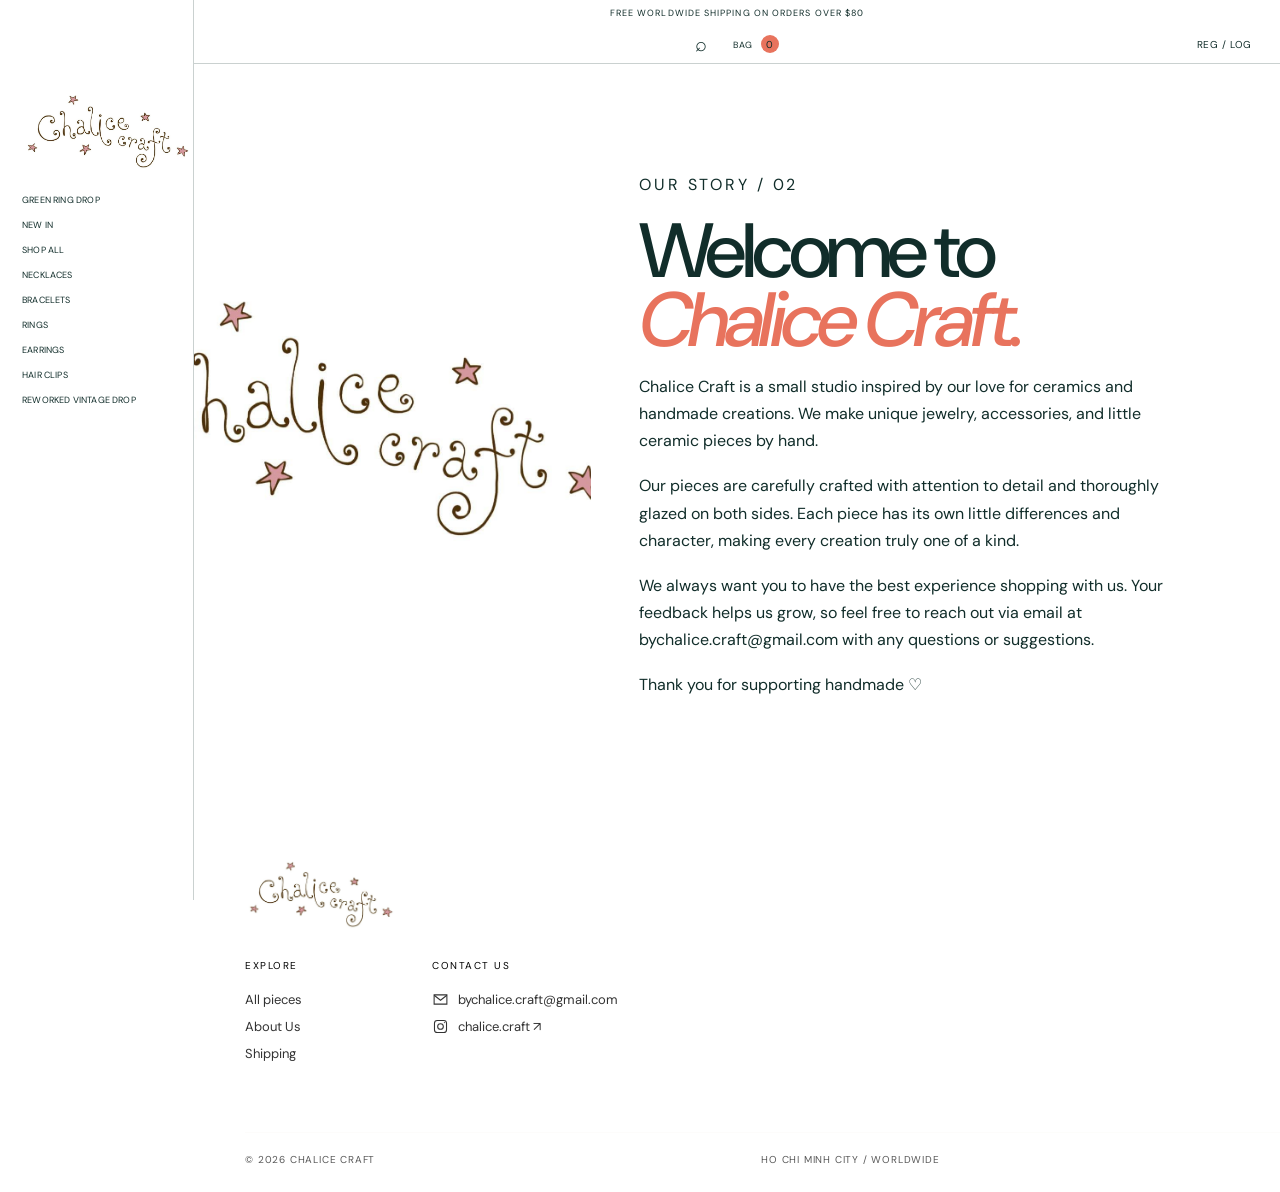
==== commit d7fd8833: "Fix bug" ====
--- a/about.html
+++ b/about.html
@@ -8,6 +8,7 @@
     <link rel="preconnect" href="https://fonts.gstatic.com" crossorigin>
     <link href="https://fonts.googleapis.com/css2?family=DM+Mono:wght@400;500&family=DM+Sans:wght@400;500;600&family=Playfair+Display:ital,wght@0,500;0,600;1,500&display=swap" rel="stylesheet">
     <link rel="stylesheet" href="styles.css">
+    <link rel="stylesheet" href="brand-footer.css">
 </head>
 <body class="about-page">
     <aside class="home-sidebar">
@@ -21,7 +22,7 @@
     <header class="site-header">
         <button class="menu-button" id="menuToggle" aria-label="Open menu" aria-expanded="false"><span></span><span></span></button>
         <nav class="desktop-nav"><a href="index.html#shop">Shop</a><a href="about.html">Our story</a></nav>
-        <img src="./Image/Menu_Image.jpg" alt="Chalice Craft" class="wordmark header-mark">
+        <a href="index.html" aria-label="Chalice Craft home"><img src="./Image/Menu_Image.jpg" alt="Chalice Craft" class="wordmark header-mark"></a>
         <div class="header-actions">
             <button class="icon-button" id="searchToggle" aria-label="Search">⌕</button>
             <button class="auth-button" id="loginToggle" aria-label="Register or sign in">Reg / Log</button>
--- a/styles.css
+++ b/styles.css
@@ -4,9 +4,9 @@
     --lime: #dbe85c;
     --coral: #e8735d;
     --line: rgba(17, 45, 42, .22);
-    --serif: 'Playfair Display', Georgia, serif;
+    --serif: 'DM Sans', sans-serif;
     --sans: 'DM Sans', sans-serif;
-    --mono: 'DM Mono', monospace
+    --mono: 'DM Sans', sans-serif
 }
 
 * {
@@ -1862,6 +1862,19 @@
 
     footer {
         margin-top: 0;
+        width: 100%;
+    }
+}
+
+@media(max-width:800px) {
+    footer .footer-mark {
+        display: block;
+        justify-self: start;
+        margin-left: 0 !important;
+        margin-right: 0 !important;
+        margin-inline: 0 !important;
+        position: static;
+        transform: none;
     }
 }
 
@@ -2232,4 +2245,158 @@
     .about-story img {
         height: 420px;
     }
+}
+
+@media(max-width:800px) {
+    .site-header .menu-button,
+    .brand-mobile-toggle {
+        display: flex !important;
+        align-items: center !important;
+        justify-content: center !important;
+        flex-direction: column !important;
+        gap: 5px !important;
+        width: 44px !important;
+        height: 44px !important;
+        min-width: 44px !important;
+        min-height: 44px !important;
+        padding: 0 !important;
+        margin: 0 !important;
+        background: #fff !important;
+        border: 0 !important;
+        font-size: 0 !important;
+        line-height: 0 !important;
+    }
+
+    .site-header .menu-button span,
+    .brand-mobile-toggle span {
+        display: block !important;
+        flex: none !important;
+        width: 20px !important;
+        height: 2px !important;
+        min-height: 2px !important;
+        margin: 0 !important;
+        padding: 0 !important;
+        background: #000 !important;
+        line-height: 0 !important;
+    }
+}
+
+.home-sidebar .sidebar-foot,
+.collection-sidebar .sidebar-foot,
+.brand-sidebar .sidebar-foot,
+.product-sidebar .sidebar-foot {
+    display: none !important;
+}
+
+@media(max-width:800px) {
+    .home-sidebar.open .sidebar-nav,
+    .collection-sidebar.open .sidebar-nav,
+    .brand-sidebar.open .sidebar-nav,
+    .product-sidebar.open .sidebar-nav,
+    .checkout-page > .home-sidebar.open .sidebar-nav,
+    .shipping-page > .home-sidebar.open .sidebar-nav {
+        font-family: var(--sans) !important;
+    }
+
+    .home-sidebar.open .sidebar-nav a,
+    .home-sidebar.open .sidebar-filter-title,
+    .home-sidebar.open .sidebar-filter button,
+    .collection-sidebar.open .sidebar-nav a,
+    .brand-sidebar.open .sidebar-nav a,
+    .product-sidebar.open .sidebar-nav a,
+    .checkout-page > .home-sidebar.open .sidebar-nav a,
+    .shipping-page > .home-sidebar.open .sidebar-nav a {
+        font: 10px/1.25 var(--sans) !important;
+        letter-spacing: .02em;
+        text-transform: uppercase;
+    }
+}
+
+@media(max-width:760px) {
+    .home-sidebar.open {
+        position: fixed;
+        top: 104px;
+        right: 0;
+        bottom: 0;
+        left: 0;
+        width: 100vw;
+        max-height: calc(100vh - 104px);
+        padding: 22px 20px 28px;
+        overflow-y: auto;
+        overflow-x: hidden;
+        box-shadow: 0 12px 24px rgba(17, 45, 42, .12);
+    }
+
+    .home-sidebar.open .sidebar-nav {
+        width: 100%;
+    }
+
+    .home-sidebar.open .sidebar-foot {
+        display: grid;
+        gap: 8px;
+        margin-top: 28px;
+    }
+}
+
+.home-hero-slider .home-gallery {
+    position: relative;
+    display: block;
+    width: 100%;
+    height: min(68vh, 640px);
+    overflow: hidden;
+}
+
+.home-hero-slider .home-gallery img {
+    position: absolute;
+    inset: 0;
+    width: 100%;
+    height: 100%;
+    object-fit: cover;
+    opacity: 0;
+    transition: opacity .7s ease;
+    scroll-snap-align: none;
+}
+
+.home-hero-slider .home-gallery img.active {
+    opacity: 1;
+}
+
+@media(max-width:760px) {
+    .site-header .menu-button,
+    .brand-mobile-toggle {
+        display: flex !important;
+        flex: 0 0 44px;
+        width: 44px !important;
+        height: 44px !important;
+        min-width: 44px;
+        min-height: 44px;
+        padding: 0 !important;
+        margin: 0;
+        gap: 5px !important;
+        align-items: center;
+        justify-content: center;
+        font-size: 0;
+        line-height: 0;
+        background: #fff;
+        border: 0;
+    }
+
+    .site-header .menu-button span,
+    .brand-mobile-toggle span {
+        display: block;
+        flex: 0 0 20px;
+        width: 20px !important;
+        height: 2px !important;
+        margin: 0 !important;
+        padding: 0;
+        background: #000;
+        line-height: 0;
+    }
+}
+
+@media(max-width:760px) {
+    .home-hero-slider .home-gallery {
+        height: min(58vh, 520px);
+        min-height: 350px;
+    }
 }
--- a/brand-footer.css
+++ b/brand-footer.css
@@ -0,0 +1,75 @@
+.brand-footer {
+    margin-left: 194px;
+    padding: 58px 4vw 24px;
+    background: #fff;
+    border-top: 1px solid rgba(17, 45, 42, .18);
+    color: #112d2a;
+}
+
+.brand-footer-logo {
+    display: block;
+    width: 150px;
+    height: auto;
+    margin-bottom: 34px;
+}
+
+.brand-footer-links {
+    display: grid;
+    grid-template-columns: repeat(2, minmax(0, 190px));
+    gap: 48px;
+    margin-bottom: 58px;
+}
+
+.brand-footer-links h2 {
+    margin: 0 0 16px;
+    font: 10px 'DM Sans', sans-serif;
+    text-transform: uppercase;
+    letter-spacing: .12em;
+}
+
+.brand-footer-links a {
+    display: block;
+    width: max-content;
+    margin-bottom: 10px;
+    font: 11px 'DM Sans', sans-serif;
+}
+
+.brand-footer-links a:hover {
+    opacity: .55;
+}
+
+.brand-footer-bottom {
+    display: flex;
+    justify-content: space-between;
+    gap: 20px;
+    padding-top: 18px;
+    border-top: 1px solid rgba(17, 45, 42, .18);
+    font: 9px 'DM Sans', sans-serif;
+    text-transform: uppercase;
+    letter-spacing: .08em;
+}
+
+@media (max-width: 800px) {
+    .brand-footer {
+        margin-left: 0;
+        width: 100%;
+        padding: 46px 20px 20px;
+    }
+
+    .brand-footer-logo {
+        width: 125px;
+        margin-left: 0;
+        margin-bottom: 30px;
+    }
+
+    .brand-footer-links {
+        grid-template-columns: 1fr 1fr;
+        gap: 22px;
+        margin-bottom: 42px;
+    }
+
+    .brand-footer-bottom {
+        display: grid;
+        gap: 10px;
+    }
+}
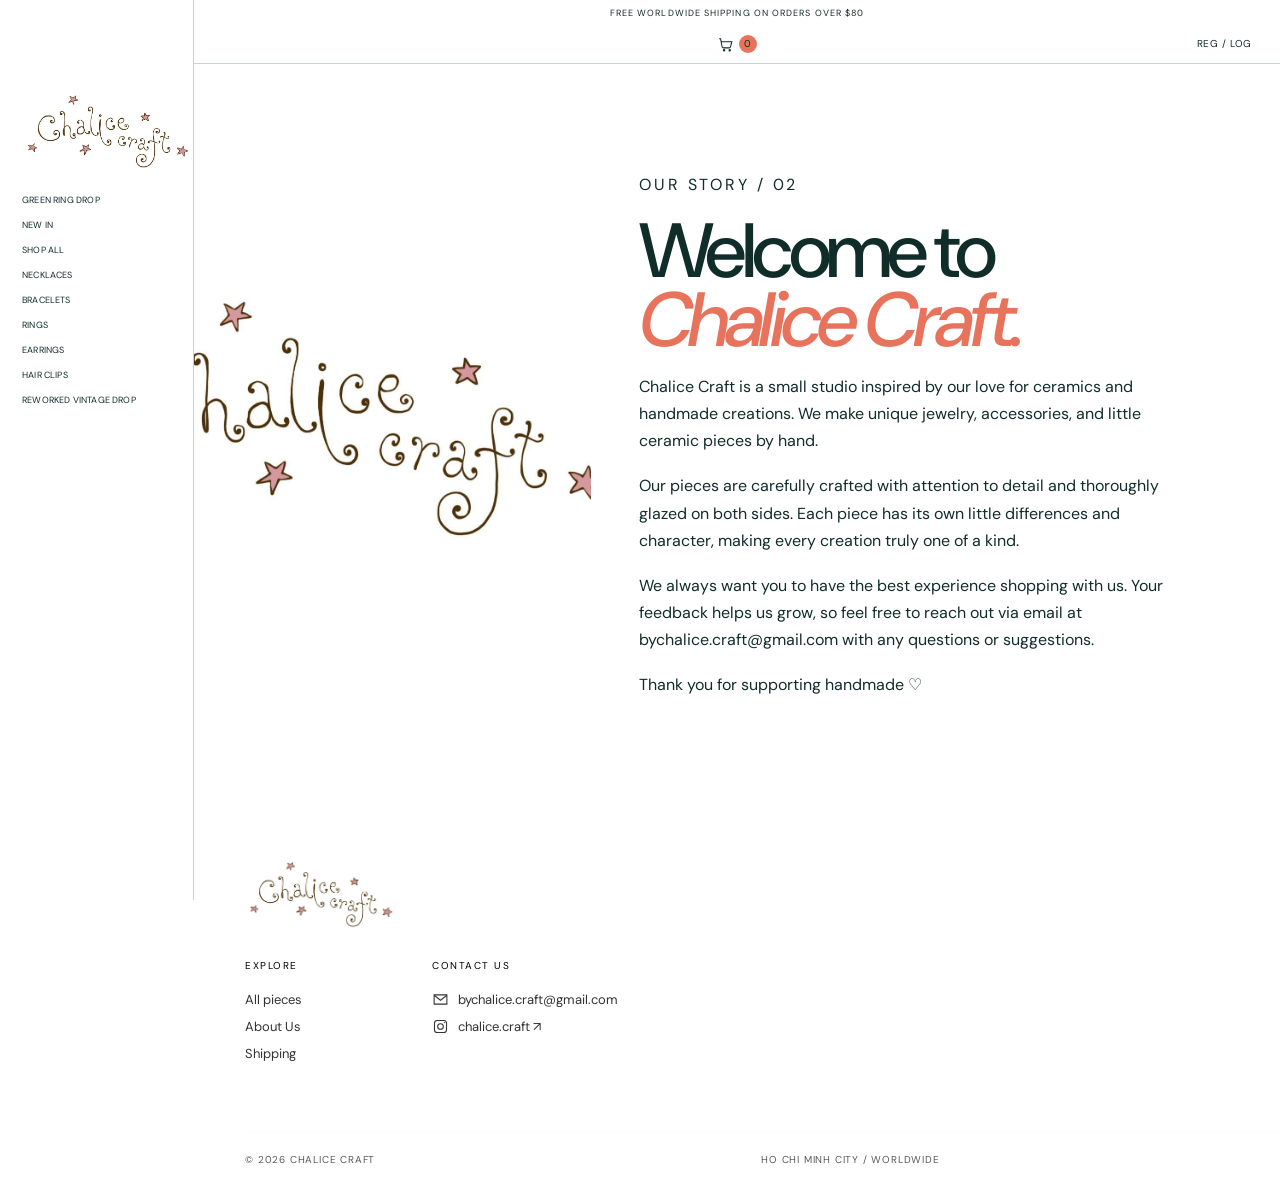
==== commit 0a2ea2ca: "Fix bug" ====
--- a/about.html
+++ b/about.html
@@ -24,9 +24,8 @@
         <nav class="desktop-nav"><a href="index.html#shop">Shop</a><a href="about.html">Our story</a></nav>
         <a href="index.html" aria-label="Chalice Craft home"><img src="./Image/Menu_Image.jpg" alt="Chalice Craft" class="wordmark header-mark"></a>
         <div class="header-actions">
-            <button class="icon-button" id="searchToggle" aria-label="Search">⌕</button>
             <button class="auth-button" id="loginToggle" aria-label="Register or sign in">Reg / Log</button>
-            <button class="cart-button" id="cartToggle">Bag <b id="cartCount">0</b></button>
+            <button class="cart-button" id="cartToggle" aria-label="Open shopping cart"><svg class="cart-icon" viewBox="0 0 24 24" aria-hidden="true"><path d="M3 4h2l2.2 11.2a2 2 0 0 0 2 1.6h7.9a2 2 0 0 0 1.9-1.4L21 8H6"></path><circle cx="10" cy="20" r="1"></circle><circle cx="18" cy="20" r="1"></circle></svg><b id="cartCount">0</b></button>
         </div>
     </header>
 
--- a/styles.css
+++ b/styles.css
@@ -133,6 +133,15 @@
     letter-spacing: .08em
 }
 
+.cart-icon {
+    width: 17px;
+    height: 17px;
+    fill: none;
+    stroke: currentColor;
+    stroke-width: 1.5;
+    vertical-align: middle;
+}
+
 .cart-button b {
     background: var(--coral);
     display: inline-flex;
@@ -174,32 +183,6 @@
 .collection-intro h1 em, .story-copy h2 em, .signup h2 em {
     font-weight: 500;
     color: var(--coral)
-}
-
-.intro-note {
-    width: 235px;
-    line-height: 1.55
-}
-
-.intro-note p {
-    margin: 0 0 30px
-}
-
-.intro-note span {
-    font: 10px var(--mono);
-    text-transform: uppercase;
-    letter-spacing: .1em
-}
-
-.toolbar {
-    border-top: 1px solid var(--line);
-    border-bottom: 1px solid var(--line);
-    min-height: 65px;
-    padding: 0 4vw;
-    display: flex;
-    align-items: center;
-    justify-content: space-between;
-    position: relative
 }
 
 .filter-tabs {
@@ -1441,17 +1424,33 @@
     }
 
     .header-actions .auth-button {
-        display: none;
-    }
-
-    .header-actions .icon-button {
-        font-size: 22px;
+        display: inline-flex;
+        align-items: center;
+        font-size: 8px;
+        letter-spacing: .04em;
+    }
+
+    .cart-button {
+        display: inline-flex;
+        align-items: center;
+        gap: 4px;
+        font-size: 0;
+    }
+
+    .cart-button .cart-icon {
+        width: 18px;
+        height: 18px;
+    }
+
+    .cart-button b {
+        width: 16px;
+        height: 16px;
+        margin-left: 0;
+        font-size: 9px;
     }
 
     .collection-intro h1 {
         max-width: 100%;
-        font-size: clamp(42px, 13vw, 58px);
-        overflow-wrap: break-word;
     }
 
     .intro-note {
@@ -1561,11 +1560,6 @@
         font-size: 42px;
     }
 
-    .intro-note {
-        width: min(100%, 220px);
-        margin: 28px 0 0 auto;
-    }
-
     .toolbar {
         padding: 0 18px;
     }
@@ -1798,7 +1792,7 @@
         content: '';
         position: absolute;
         inset: 0;
-        background: linear-gradient(90deg, rgba(17, 45, 42, .23), transparent 55%), url('Image/HRbanner_Chalice%20craft.jpg') center / cover, url('https://images.unsplash.com/photo-1617038220319-276d3cfab638?auto=format&fit=crop&w=1800&q=88') center / cover;
+        background: linear-gradient(90deg, rgba(17, 45, 42, .23), transparent 55%), var(--intro-hero-image, url('Image/HRbanner_Chalice%20craft.jpg')) center / cover, url('https://images.unsplash.com/photo-1617038220319-276d3cfab638?auto=format&fit=crop&w=1800&q=88') center / cover;
         filter: saturate(.75);
     }
 
@@ -1867,6 +1861,43 @@
 }
 
 @media(max-width:800px) {
+    .site-header {
+        grid-template-columns: 44px minmax(0, 1fr) auto;
+        gap: 8px;
+    }
+
+    .site-header > a[aria-label="Chalice Craft home"] {
+        grid-column: 2;
+        min-width: 0;
+    }
+
+    .site-header .header-actions {
+        position: static;
+        grid-column: 3;
+        display: flex;
+        align-items: center;
+        justify-self: end;
+        width: auto;
+        min-width: max-content;
+        gap: 8px;
+    }
+
+    .site-header .auth-button {
+        position: static;
+        right: auto;
+        display: inline-flex;
+        align-items: center;
+        flex: 0 0 auto;
+        font-size: 8px;
+    }
+
+    .site-header .cart-button {
+        position: static;
+        display: inline-flex;
+        align-items: center;
+        flex: 0 0 auto;
+    }
+
     footer .footer-mark {
         display: block;
         justify-self: start;
@@ -2342,8 +2373,10 @@
     position: relative;
     display: block;
     width: 100%;
+    max-width: 100%;
     height: min(68vh, 640px);
     overflow: hidden;
+    background: #fff;
 }
 
 .home-hero-slider .home-gallery img {
@@ -2351,7 +2384,9 @@
     inset: 0;
     width: 100%;
     height: 100%;
-    object-fit: cover;
+    max-width: 100%;
+    max-height: 100%;
+    object-fit: contain;
     opacity: 0;
     transition: opacity .7s ease;
     scroll-snap-align: none;
@@ -2399,4 +2434,25 @@
         height: min(58vh, 520px);
         min-height: 350px;
     }
+}
+
+@media(max-width:760px) {
+    .collection-intro {
+        min-height: 680px;
+        height: 680px;
+    }
+
+    .collection-intro .intro-visual {
+        display: block;
+        position: absolute;
+        z-index: 1;
+        left: 50%;
+        bottom: 9vh;
+        width: min(78vw, 340px);
+        height: min(48vh, 400px);
+        margin: 0;
+        transform: translateX(-50%) rotate(2deg);
+        background: var(--intro-hero-image, url('Image/HRbanner_Chalice%20craft.jpg')) center / cover;
+        box-shadow: 10px 10px 0 var(--lime);
+    }
 }
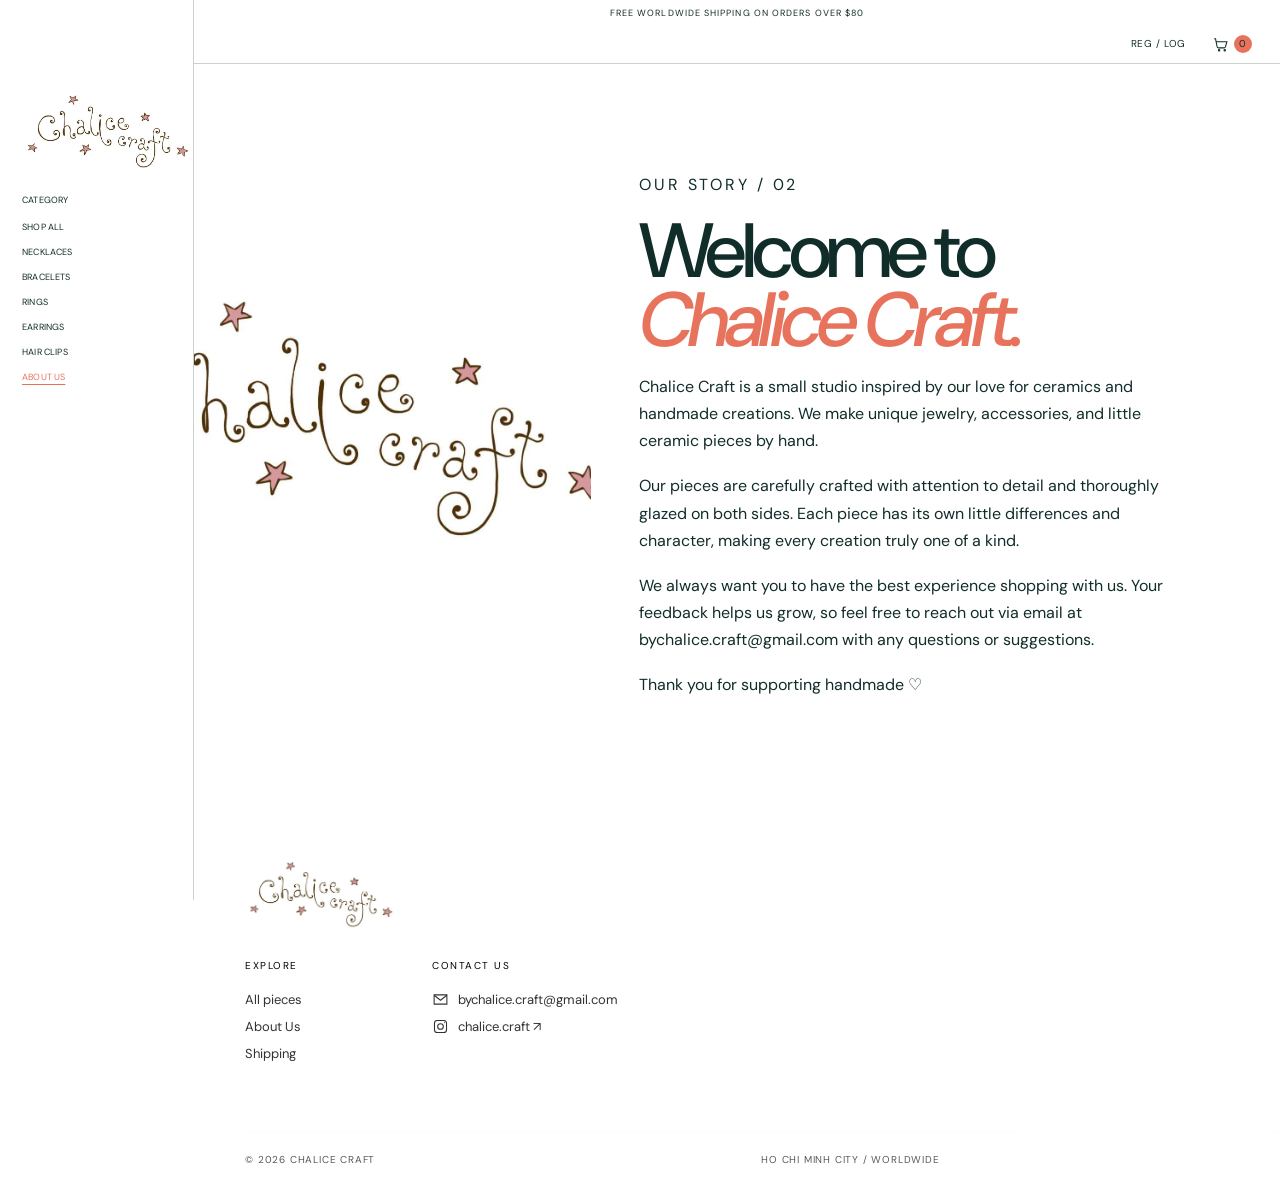
==== commit 5d8d7b58: "Fix bug" ====
--- a/about.html
+++ b/about.html
@@ -14,7 +14,7 @@
     <aside class="home-sidebar">
         <a class="sidebar-logo" href="index.html"><img src="./Image/Menu_Image.jpg" alt="Chalice Craft"></a>
         <nav class="sidebar-nav" aria-label="Shop collections">
-            <a href="collection.html?type=bracelets">Green ring drop</a><a href="collection.html?type=all">New in</a><a href="index.html#shop">Shop all</a><a href="collection.html?type=necklaces">Necklaces</a><a href="collection.html?type=bracelets">Bracelets</a><a href="collection.html?type=rings">Rings</a><a href="collection.html?type=earrings">Earrings</a><a href="collection.html?type=earrings">Hair clips</a><a href="about.html">Reworked vintage drop</a>
+            <p class="sidebar-filter-title">Category</p><a href="collection.html?type=all">Shop all</a><a href="collection.html?type=necklaces">Necklaces</a><a href="collection.html?type=bracelets">Bracelets</a><a href="collection.html?type=rings">Rings</a><a href="collection.html?type=earrings">Earrings</a><a href="collection.html?type=hair-clips">Hair clips</a><a href="about.html">About us</a>
         </nav>
         <div class="sidebar-foot"><span>Made slowly, worn daily</span><span>↓ Scroll to explore</span></div>
     </aside>
--- a/styles.css
+++ b/styles.css
@@ -58,7 +58,10 @@
     gap: 20px;
     text-transform: uppercase;
     letter-spacing: .12em;
-    font: 11px var(--mono)
+    font: 11px var(--mono);
+    position: sticky;
+    top: 0;
+    z-index: 30
 }
 
 .announcement span {
@@ -72,7 +75,10 @@
     grid-template-columns: 1fr auto 1fr;
     align-items: center;
     padding: 0 4vw;
-    position: relative
+    position: sticky;
+    top: 34px;
+    z-index: 29;
+    background: #fff
 }
 
 .desktop-nav {
@@ -974,6 +980,29 @@
     margin: 0
 }
 
+.cart-quantity-control {
+    display: inline-flex;
+    align-items: center;
+    gap: 7px;
+    margin-top: 8px;
+    font: 10px var(--mono);
+}
+
+.cart-quantity-control button {
+    width: 20px;
+    height: 20px;
+    padding: 0;
+    border: 1px solid var(--line);
+    background: transparent;
+    cursor: pointer;
+    line-height: 1;
+}
+
+.cart-quantity-control button:hover {
+    background: var(--ink);
+    color: var(--paper);
+}
+
 .remove-item {
     margin-left: auto;
     font-size: 19px
@@ -1270,6 +1299,10 @@
     justify-content: space-between;
     gap: 20px;
     margin-bottom: 28px;
+}
+
+.featured-categories .section-heading {
+    justify-content: flex-start;
 }
 
 .section-heading h2 {
@@ -1534,6 +1567,7 @@
 
     .site-header {
         height: 62px;
+        top: 34px;
         padding: 0 14px;
     }
 
@@ -1696,6 +1730,15 @@
         opacity: .45;
     }
 
+    .sidebar-nav a[aria-current="page"],
+    .sidebar-filter a[aria-current="page"] {
+        opacity: 1;
+        color: var(--coral);
+        text-decoration: underline;
+        text-underline-offset: 4px;
+        text-decoration-thickness: 1px;
+    }
+
     .sidebar-filter {
         display: flex;
         flex-direction: column;
@@ -1710,27 +1753,43 @@
         color: var(--ink);
     }
 
-    .sidebar-filter button {
+    .sidebar-filter-title.is-active {
+        color: var(--coral);
+        text-decoration: underline;
+        text-underline-offset: 4px;
+        text-decoration-thickness: 1px;
+    }
+
+    .sidebar-filter a {
         display: none;
     }
 
-    .sidebar-filter:hover button, .sidebar-filter:focus-within button {
+    .sidebar-filter:hover a, .sidebar-filter:focus-within a {
         display: block;
     }
 
-    .sidebar-filter button {
-        padding: 0;
-        text-align: left;
+    .sidebar-filter a {
         font: 9px var(--mono);
         text-transform: uppercase;
         letter-spacing: .02em;
         opacity: .72;
     }
 
-    .sidebar-filter button.active, .sidebar-filter button:hover {
+    .sidebar-filter a:hover {
         opacity: 1;
         text-decoration: underline;
         text-underline-offset: 4px;
+    }
+
+    @media(min-width:761px) {
+        .home-sidebar .sidebar-filter a {
+            display: none !important;
+        }
+
+        .home-sidebar .sidebar-filter:hover a,
+        .home-sidebar .sidebar-filter:focus-within a {
+            display: block !important;
+        }
     }
 
     .sidebar-foot {
@@ -1758,6 +1817,7 @@
     .site-header {
         height: 39px;
         background: #fff;
+        top: 25px;
         padding: 0 22px;
         border-bottom: 1px solid var(--line);
         grid-template-columns: 1fr auto 1fr;
@@ -1976,11 +2036,11 @@
         font-size: 9px;
     }
 
-    .sidebar-filter button {
+    .sidebar-filter a {
         display: block;
     }
 
-    .sidebar-filter button {
+    .sidebar-filter a {
         font-size: 9px;
     }
 
@@ -2331,7 +2391,7 @@
 
     .home-sidebar.open .sidebar-nav a,
     .home-sidebar.open .sidebar-filter-title,
-    .home-sidebar.open .sidebar-filter button,
+    .home-sidebar.open .sidebar-filter a,
     .collection-sidebar.open .sidebar-nav a,
     .brand-sidebar.open .sidebar-nav a,
     .product-sidebar.open .sidebar-nav a,
@@ -2436,10 +2496,48 @@
     }
 }
 
+@media(min-width:761px) {
+    .site-header {
+        grid-template-columns: 1fr auto 1fr;
+    }
+
+    .site-header .menu-button,
+    .site-header .desktop-nav {
+        display: none;
+    }
+
+    .site-header > a[aria-label="Chalice Craft home"] {
+        display: none;
+        grid-column: 2;
+        justify-self: center;
+    }
+
+    .site-header > a[aria-label="Chalice Craft home"] img {
+        display: block;
+        width: 112px;
+        height: 52px;
+        object-fit: contain;
+    }
+
+    .site-header .header-actions {
+        grid-column: 3;
+        justify-self: end;
+        display: flex;
+        align-items: center;
+        gap: 14px;
+    }
+
+    .site-header .auth-button,
+    .site-header .cart-button {
+        position: static;
+    }
+}
+
 @media(max-width:760px) {
     .collection-intro {
-        min-height: 680px;
-        height: 680px;
+        min-height: 700px;
+        height: 700px;
+        position: relative;
     }
 
     .collection-intro .intro-visual {
@@ -2447,7 +2545,7 @@
         position: absolute;
         z-index: 1;
         left: 50%;
-        bottom: 9vh;
+        bottom: 13vh;
         width: min(78vw, 340px);
         height: min(48vh, 400px);
         margin: 0;
@@ -2455,4 +2553,31 @@
         background: var(--intro-hero-image, url('Image/HRbanner_Chalice%20craft.jpg')) center / cover;
         box-shadow: 10px 10px 0 var(--lime);
     }
+
+    .site-header .header-actions {
+        right: 12px;
+        max-width: calc(100% - 150px);
+    }
+
+    .announcement {
+        position: sticky !important;
+        top: 0 !important;
+        z-index: 40 !important;
+    }
+
+    .site-header {
+        position: sticky !important;
+        top: 34px !important;
+        z-index: 39 !important;
+        background: #fff;
+    }
+
+    .site-header > a[aria-label="Chalice Craft home"] {
+        position: absolute !important;
+        left: 50% !important;
+        right: auto !important;
+        width: 112px !important;
+        margin: 0 !important;
+        transform: translateX(-50%) !important;
+    }
 }
